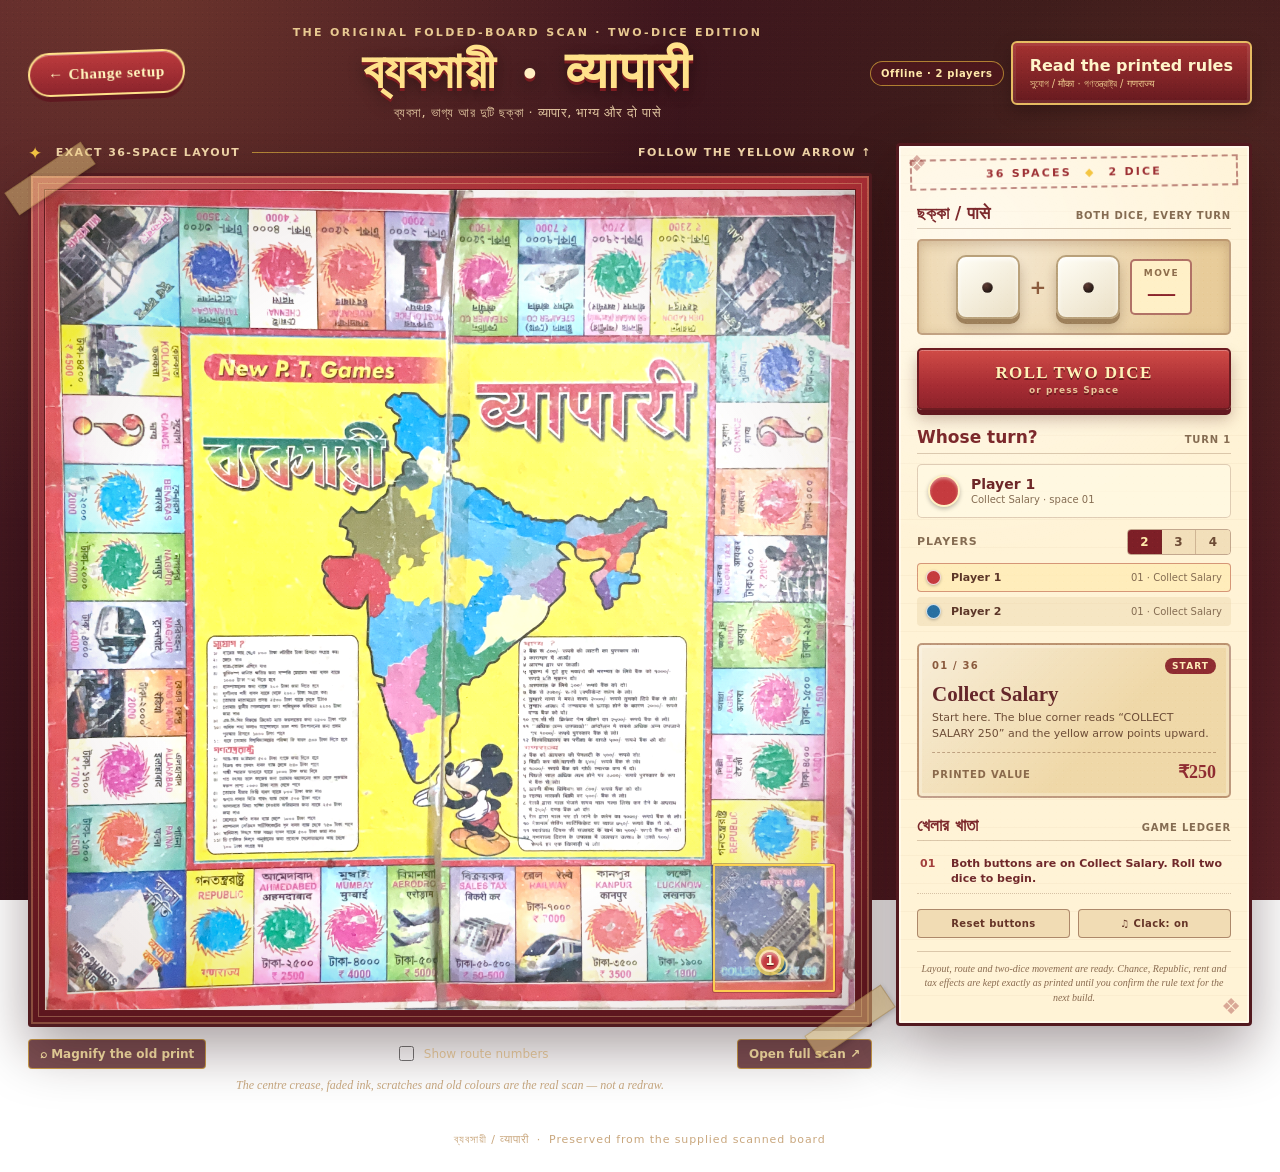
==== board.html @ be51e120 "Add setup landing page and fix GitHub Pages static entry Co-authored-by: arena-agent <297053741+aren" ====
<!doctype html>
<html lang="en" data-page="board">
<head>
  <meta charset="utf-8">
  <meta name="viewport" content="width=device-width, initial-scale=1">
  <meta name="theme-color" content="#7f1d25">
  <meta name="description" content="Play on the faithful two-dice recreation of the original Vyapari / ব্যবসায়ী board.">
  <title>ব্যবসায়ী · व्यापारी — Board</title>
  <link rel="stylesheet" href="style.css?v=2">
  <link rel="preload" as="image" href="assets/vyapari-board.jpg">
</head>
<body class="board-page">
  <div class="page-grain" aria-hidden="true"></div>

  <header class="masthead board-masthead">
    <a class="maker-ribbon maker-link" href="index.html">← Change setup</a>
    <div class="masthead-title">
      <p class="kicker">The original folded-board scan · two-dice edition</p>
      <h1>
        <span lang="bn">ব্যবসায়ী</span>
        <span class="title-dot" aria-hidden="true">•</span>
        <span lang="hi">व्यापारी</span>
      </h1>
      <p class="subtitle">ব্যবসা, ভাগ্য আর দুটি ছক্কা · व्यापार, भाग्य और दो पासे</p>
    </div>
    <div class="masthead-actions">
      <span class="setup-status" id="setupStatus">Offline · 2 players</span>
      <button class="invite-button" id="inviteButton" type="button" hidden>Copy invite link</button>
      <button class="rules-button" id="rulesButton" type="button">
        <span>Read the printed rules</span>
        <small>সুযোগ / मौका · গণতন্ত্রাষ্ট্র / गणराज्य</small>
      </button>
    </div>
  </header>

  <div class="online-banner" id="onlineBanner" role="status" hidden>
    <strong>Online room ready.</strong>
    <span id="onlineBannerText">Share the invite link. Live cross-device play is the next build; this board is in room-preview mode.</span>
  </div>

  <main class="cabinet">
    <section class="board-column" aria-label="Original Vyapari board">
      <div class="board-caption">
        <span class="caption-mark">✦</span>
        <span>Exact 36-space layout</span>
        <span class="caption-rule" aria-hidden="true"></span>
        <span>Follow the yellow arrow ↑</span>
      </div>

      <div class="board-frame">
        <span class="tape tape-tl" aria-hidden="true"></span>
        <span class="tape tape-br" aria-hidden="true"></span>
        <div class="board" id="board">
          <img class="board-art" src="assets/vyapari-board.jpg" alt="The original scanned Vyapari board, with a map of India, bilingual city squares, rule panels, Mickey Mouse, four illustrated corners and a worn red border.">
          <div class="board-vignette" aria-hidden="true"></div>
          <div class="square-layer" id="squareLayer" aria-label="Board spaces"></div>
          <div class="token-layer" id="tokenLayer" aria-hidden="true"></div>
          <div class="board-tooltip" id="boardTooltip" role="tooltip"></div>
        </div>
      </div>

      <div class="board-tools">
        <button type="button" id="zoomButton" class="tool-button">⌕ Magnify the old print</button>
        <label class="switch-label">
          <input type="checkbox" id="routeToggle">
          <span>Show route numbers</span>
        </label>
        <a href="assets/vyapari-board.jpg" target="_blank" rel="noopener">Open full scan ↗</a>
      </div>
      <p class="board-note">The centre crease, faded ink, scratches and old colours are the real scan — not a redraw.</p>
    </section>

    <aside class="control-panel" aria-label="Dice and game controls">
      <div class="panel-stamp">36 SPACES <span>◆</span> 2 DICE</div>
      <div class="online-note" id="onlineNote" hidden>
        <strong>Room preview</strong>
        <span>Share the invite link from the top bar. Real-time cross-device sync will be connected in the next pass.</span>
      </div>

      <section class="dice-section" aria-labelledby="diceHeading">
        <div class="section-heading">
          <h2 id="diceHeading">ছক্কা / पासे</h2>
          <span>Both dice, every turn</span>
        </div>
        <div class="dice-tray">
          <div class="die" id="dieOne" aria-label="Die one, showing 1"></div>
          <span class="dice-plus" aria-hidden="true">+</span>
          <div class="die" id="dieTwo" aria-label="Die two, showing 1"></div>
          <div class="dice-total" aria-live="polite">
            <small>MOVE</small>
            <strong id="diceTotal">—</strong>
          </div>
        </div>
        <button class="roll-button" id="rollButton" type="button">
          <span>ROLL TWO DICE</span>
          <small>or press Space</small>
        </button>
      </section>

      <section class="turn-section" aria-labelledby="turnHeading">
        <div class="section-heading compact">
          <h2 id="turnHeading">Whose turn?</h2>
          <span id="turnCounter">Turn 1</span>
        </div>
        <div class="current-player">
          <span class="current-swatch" id="currentSwatch"></span>
          <div>
            <strong id="currentPlayerName">Player 1</strong>
            <small id="currentPlayerPosition">Collect Salary · space 01</small>
          </div>
        </div>
        <div class="player-count">
          <span>Players</span>
          <div class="segmented" role="group" aria-label="Number of players">
            <button type="button" data-count="2" class="active">2</button>
            <button type="button" data-count="3">3</button>
            <button type="button" data-count="4">4</button>
          </div>
        </div>
        <div class="player-list" id="playerList"></div>
      </section>

      <section class="square-card" id="squareCard" aria-live="polite">
        <div class="square-card-top">
          <span class="square-index" id="squareIndex">01 / 36</span>
          <span class="square-kind" id="squareKind">START</span>
        </div>
        <h2 id="squareName">Collect Salary</h2>
        <p id="squareNote">Start here and follow the yellow arrow up the right edge.</p>
        <div class="square-price">
          <span>Printed value</span>
          <strong id="squarePrice">₹250</strong>
        </div>
      </section>

      <section class="log-section" aria-labelledby="logHeading">
        <div class="section-heading compact">
          <h2 id="logHeading">খেলার খাতা</h2>
          <span>Game ledger</span>
        </div>
        <ol class="game-log" id="gameLog"></ol>
      </section>

      <div class="panel-actions">
        <button type="button" id="resetButton" class="secondary-button">Reset buttons</button>
        <button type="button" id="soundButton" class="secondary-button" aria-pressed="true">♫ Clack: on</button>
      </div>
      <p class="prototype-note">Layout, route and two-dice movement are ready. Chance, Republic, rent and tax effects are kept exactly as printed until you confirm the rule text for the next build.</p>
    </aside>
  </main>

  <footer class="site-footer">
    <span>ব্যবসায়ী / व्यापारी</span>
    <span aria-hidden="true">·</span>
    <span>Preserved from the supplied scanned board</span>
  </footer>

  <dialog class="rules-dialog" id="rulesDialog" aria-labelledby="rulesTitle">
    <div class="dialog-head">
      <div>
        <p class="kicker">As printed on the board</p>
        <h2 id="rulesTitle">সুযোগ? &nbsp;·&nbsp; मौका? &nbsp;·&nbsp; গণতন্ত্রাষ্ট্র &nbsp;·&nbsp; गणराज्य</h2>
      </div>
      <button type="button" class="dialog-close" data-close="rulesDialog" aria-label="Close rules">×</button>
    </div>
    <p class="dialog-intro">The left panel is in Bengali and the right panel in Hindi. Both are enlarged from the supplied scan; fold marks and fading have been left visible.</p>
    <div class="rules-pages">
      <figure>
        <img src="assets/rules-left.jpg" alt="Bengali-language Chance and Republic rule panel from the original board">
        <figcaption>বাংলা নিয়ম · Bengali panel</figcaption>
      </figure>
      <figure>
        <img src="assets/rules-right.jpg" alt="Hindi-language Chance and Republic rule panel from the original board">
        <figcaption>हिन्दी नियम · Hindi panel</figcaption>
      </figure>
    </div>
  </dialog>

  <dialog class="zoom-dialog" id="zoomDialog" aria-labelledby="zoomTitle">
    <div class="zoom-toolbar">
      <h2 id="zoomTitle">The original print, up close</h2>
      <div class="zoom-controls">
        <button type="button" id="zoomOut" aria-label="Zoom out">−</button>
        <output id="zoomLevel">180%</output>
        <button type="button" id="zoomIn" aria-label="Zoom in">+</button>
      </div>
      <button type="button" class="dialog-close" data-close="zoomDialog" aria-label="Close magnified board">×</button>
    </div>
    <div class="zoom-viewport" id="zoomViewport">
      <img id="zoomImage" src="assets/vyapari-board.jpg" alt="Magnified view of the original scanned Vyapari board">
    </div>
  </dialog>

  <script src="game.js?v=2"></script>
</body>
</html>
---- style.css ----
/* Vyapari — old printed-board cabinet */
:root {
  --maroon: #7d1f27;
  --maroon-dark: #491219;
  --red: #b7353c;
  --red-bright: #d94a48;
  --gold: #f4c542;
  --gold-soft: #ffe28a;
  --mustard: #f5d34a;
  --cream: #f6e8c8;
  --paper: #fff3d6;
  --ink: #3a2118;
  --muted: #856c52;
  --teal: #226b68;
  --shadow: 0 22px 55px rgba(28, 5, 8, .38);
  --display: Georgia, "Times New Roman", "Noto Serif", serif;
  --ui: "Trebuchet MS", "Segoe UI", system-ui, sans-serif;
  --indic: "Noto Sans Devanagari", "Noto Sans Bengali", "Nirmala UI", "Mangal", "Vrinda", system-ui, sans-serif;
}

* { box-sizing: border-box; }

html { scroll-behavior: smooth; }

body {
  margin: 0;
  min-height: 100vh;
  color: var(--ink);
  font-family: var(--ui);
  background:
    radial-gradient(circle at 12% 0%, rgba(233, 150, 72, .18), transparent 34rem),
    radial-gradient(circle at 88% 16%, rgba(246, 205, 92, .10), transparent 30rem),
    linear-gradient(135deg, #532029 0%, #321017 48%, #5b2227 100%);
  background-attachment: fixed;
}

body::before {
  content: "";
  position: fixed;
  inset: 0;
  pointer-events: none;
  opacity: .22;
  background-image:
    repeating-linear-gradient(0deg, transparent 0 5px, rgba(255, 236, 181, .035) 5px 6px),
    repeating-linear-gradient(90deg, transparent 0 7px, rgba(255, 236, 181, .025) 7px 8px);
}

.page-grain {
  position: fixed;
  inset: 0;
  z-index: 100;
  pointer-events: none;
  opacity: .13;
  mix-blend-mode: overlay;
  background-image:
    radial-gradient(rgba(255, 255, 255, .55) .55px, transparent .75px),
    radial-gradient(rgba(0, 0, 0, .55) .55px, transparent .75px);
  background-size: 5px 5px, 7px 7px;
  background-position: 0 0, 3px 4px;
}

button, input { font: inherit; }

button { cursor: pointer; }

button:focus-visible, a:focus-visible, input:focus-visible, .square:focus-visible {
  outline: 3px solid var(--gold);
  outline-offset: 3px;
}

a { color: inherit; }

/* Masthead */
.masthead {
  max-width: 1440px;
  margin: 0 auto;
  padding: 26px 28px 18px;
  display: grid;
  grid-template-columns: auto 1fr auto;
  align-items: center;
  gap: 22px;
  color: var(--cream);
}

.maker-ribbon {
  padding: 11px 18px;
  border: 2px solid var(--gold-soft);
  border-radius: 999px;
  background: linear-gradient(180deg, #bd3b3d, #8c242c);
  box-shadow: inset 0 1px 0 rgba(255,255,255,.35), 0 5px 0 #5e1820;
  color: #fff4bd;
  font-family: var(--display);
  font-size: clamp(13px, 1.2vw, 17px);
  font-weight: 800;
  letter-spacing: .04em;
  white-space: nowrap;
  transform: rotate(-2deg);
}

.masthead-title { text-align: center; }

.kicker {
  margin: 0 0 5px;
  color: #e8c991;
  font-size: 11px;
  font-weight: 800;
  letter-spacing: .21em;
  text-transform: uppercase;
}

.masthead h1 {
  margin: 0;
  color: var(--gold-soft);
  font-family: var(--indic);
  font-size: clamp(30px, 4vw, 58px);
  font-weight: 800;
  line-height: 1.05;
  letter-spacing: .02em;
  text-shadow: 0 3px 0 #7d1d22, 0 6px 16px rgba(0,0,0,.4);
}

.masthead h1 .title-dot {
  margin: 0 .18em;
  color: #ffefc2;
  font-size: .6em;
  vertical-align: middle;
}

.subtitle {
  margin: 7px 0 0;
  color: #f1d7ad;
  font-family: var(--indic);
  font-size: 13px;
  letter-spacing: .03em;
  opacity: .9;
}

.rules-button {
  min-width: 210px;
  padding: 13px 17px;
  border: 2px solid #e6bb62;
  border-radius: 6px;
  color: #fff5ca;
  background: linear-gradient(180deg, rgba(170, 50, 50, .95), rgba(103, 25, 31, .95));
  box-shadow: inset 0 0 0 3px rgba(255,255,255,.07), 0 7px 18px rgba(0,0,0,.25);
  font-weight: 800;
  text-align: left;
  transition: transform .2s ease, filter .2s ease;
}

.rules-button:hover { transform: translateY(-2px); filter: brightness(1.12); }
.rules-button span, .rules-button small { display: block; }
.rules-button small {
  margin-top: 3px;
  color: #ecc98d;
  font-family: var(--indic);
  font-size: 10px;
  font-weight: 500;
}

/* Cabinet */
.cabinet {
  max-width: 1440px;
  margin: 0 auto;
  padding: 4px 28px 32px;
  display: grid;
  grid-template-columns: minmax(0, 1fr) 356px;
  align-items: start;
  gap: 24px;
}

.board-column { min-width: 0; }

.board-caption {
  max-width: 900px;
  margin: 0 auto 10px;
  display: flex;
  align-items: center;
  gap: 12px;
  color: #f2d6a8;
  font-size: 11px;
  font-weight: 800;
  letter-spacing: .13em;
  text-transform: uppercase;
}

.caption-mark { color: var(--gold); font-size: 17px; }
.caption-rule { height: 1px; flex: 1; background: linear-gradient(90deg, rgba(244,197,66,.6), transparent); }

.board-frame {
  position: relative;
  max-width: 900px;
  margin: 0 auto;
  padding: 13px;
  border: 3px solid #511b20;
  border-radius: 3px;
  background:
    linear-gradient(135deg, rgba(255,255,255,.14), transparent 35%),
    linear-gradient(180deg, #a92e35, #771c25 65%, #5c161e);
  box-shadow: var(--shadow), inset 0 0 0 2px rgba(255, 221, 144, .28);
}

.board-frame::before {
  content: "";
  position: absolute;
  inset: 7px;
  border: 1px solid rgba(255, 226, 156, .3);
  pointer-events: none;
}

.tape {
  position: absolute;
  z-index: 8;
  width: 92px;
  height: 27px;
  border: 1px solid rgba(108, 71, 22, .25);
  background: rgba(236, 205, 133, .48);
  box-shadow: 0 2px 5px rgba(0,0,0,.18);
  pointer-events: none;
  backdrop-filter: blur(.5px);
}

.tape-tl { top: -11px; left: -27px; transform: rotate(-34deg); }
.tape-br { right: -27px; bottom: -11px; transform: rotate(-34deg); }

.board {
  position: relative;
  width: 100%;
  aspect-ratio: 2672 / 2705;
  overflow: hidden;
  background: #b83b3f;
  border: 1px solid rgba(50, 12, 15, .65);
  isolation: isolate;
}

.board-art {
  position: absolute;
  z-index: 1;
  inset: 0;
  width: 100%;
  height: 100%;
  display: block;
  object-fit: fill;
  filter: saturate(1.06) contrast(1.02);
  user-select: none;
  -webkit-user-drag: none;
}

.board-vignette {
  position: absolute;
  z-index: 2;
  inset: 0;
  pointer-events: none;
  background:
    radial-gradient(ellipse at center, transparent 54%, rgba(84, 28, 13, .11) 88%, rgba(48, 10, 8, .22) 100%),
    linear-gradient(90deg, rgba(255,255,255,.025), transparent 20%, transparent 80%, rgba(255,255,255,.025));
  mix-blend-mode: multiply;
}

.square-layer, .token-layer {
  position: absolute;
  inset: 0;
  z-index: 3;
}

.token-layer { z-index: 4; pointer-events: none; }

.square {
  position: absolute;
  margin: 0;
  padding: 0;
  border: 1px solid transparent;
  border-radius: 2px;
  appearance: none;
  background: transparent;
  color: inherit;
  font: inherit;
  cursor: help;
  pointer-events: auto;
  transition: background-color .15s ease, border-color .15s ease, box-shadow .15s ease;
}

.square:hover, .square:focus-visible {
  border-color: rgba(255, 225, 100, .9);
  background: rgba(255, 221, 84, .16);
  box-shadow: inset 0 0 0 1px rgba(93, 42, 10, .25);
}

.square.active {
  border: 2px solid rgba(255, 211, 78, .95);
  background: rgba(255, 221, 84, .09);
  box-shadow: inset 0 0 16px rgba(255, 209, 62, .22), 0 0 0 1px rgba(92, 33, 15, .35);
}

.square.selected:not(.active) {
  border-color: rgba(255, 255, 255, .8);
  background: rgba(255, 255, 255, .09);
}

.square .num {
  position: absolute;
  top: 3px;
  left: 3px;
  display: none;
  min-width: 20px;
  padding: 1px 3px;
  border-radius: 3px;
  background: rgba(57, 20, 19, .88);
  color: var(--gold-soft);
  font-size: clamp(8px, .8vw, 11px);
  font-weight: 900;
  line-height: 1.3;
  text-align: center;
}

.board.show-route .square .num { display: block; }

.board-tooltip {
  position: absolute;
  z-index: 10;
  max-width: min(260px, 60%);
  padding: 7px 10px;
  border: 1px solid #e2b75a;
  border-radius: 4px;
  background: rgba(62, 20, 22, .95);
  color: #fff1c6;
  box-shadow: 0 8px 18px rgba(0,0,0,.35);
  font-size: 12px;
  font-weight: 700;
  line-height: 1.35;
  text-align: center;
  opacity: 0;
  pointer-events: none;
  transform: translate(-50%, calc(-100% - 10px));
  transition: opacity .12s ease;
}

.board-tooltip.visible { opacity: 1; }
.board-tooltip strong { display: block; }
.board-tooltip small { display: block; margin-top: 2px; color: #e6c37d; font-size: 10px; font-weight: 500; }

.token {
  position: absolute;
  display: grid;
  place-items: center;
  width: clamp(14px, 2.5%, 26px);
  aspect-ratio: 1;
  border: 2px solid rgba(255, 241, 191, .92);
  border-radius: 50%;
  color: #fff8dc;
  background: var(--token-color, #b7353c);
  box-shadow:
    inset 0 2px 3px rgba(255,255,255,.42),
    inset 0 -3px 5px rgba(0,0,0,.3),
    0 3px 6px rgba(0,0,0,.42);
  font-size: clamp(8px, 1vw, 12px);
  font-weight: 900;
  line-height: 1;
  text-shadow: 0 1px 1px rgba(0,0,0,.6);
  transform: translate(-50%, -50%);
  transition: left .16s linear, top .16s linear, transform .2s ease;
}

.token.active {
  z-index: 3;
  transform: translate(-50%, -50%) scale(1.12);
  box-shadow:
    inset 0 2px 3px rgba(255,255,255,.5),
    0 0 0 3px rgba(255, 219, 91, .72),
    0 4px 9px rgba(0,0,0,.45);
}

.board-tools {
  max-width: 900px;
  margin: 12px auto 0;
  display: flex;
  align-items: center;
  justify-content: space-between;
  flex-wrap: wrap;
  gap: 10px 16px;
  color: #f0d4a4;
  font-size: 12px;
}

.tool-button, .board-tools a {
  padding: 7px 11px;
  border: 1px solid rgba(244, 197, 66, .65);
  border-radius: 4px;
  color: #ffe9aa;
  background: rgba(83, 24, 29, .76);
  font-size: 12px;
  font-weight: 800;
  text-decoration: none;
}

.tool-button:hover, .board-tools a:hover { background: rgba(158, 48, 48, .85); }

.switch-label { display: inline-flex; align-items: center; gap: 7px; cursor: pointer; }
.switch-label input { width: 15px; height: 15px; accent-color: var(--gold); }

.board-note {
  max-width: 900px;
  margin: 9px auto 0;
  color: #c9a980;
  font-family: var(--display);
  font-size: 12px;
  font-style: italic;
  text-align: center;
}

/* Control panel */
.control-panel {
  position: sticky;
  top: 16px;
  padding: 18px;
  border: 3px solid #52191f;
  border-radius: 4px;
  background:
    radial-gradient(circle at 20% 10%, rgba(255,255,255,.55), transparent 20rem),
    repeating-linear-gradient(0deg, transparent 0 27px, rgba(128, 75, 35, .035) 27px 28px),
    var(--paper);
  box-shadow: var(--shadow), inset 0 0 0 2px rgba(255,255,255,.45);
}

.control-panel::before,
.control-panel::after {
  content: "❖";
  position: absolute;
  color: rgba(154, 48, 48, .38);
  font-size: 22px;
}

.control-panel::before { top: 5px; left: 8px; }
.control-panel::after { right: 8px; bottom: 4px; }

.panel-stamp {
  margin: -7px -7px 15px;
  padding: 7px 10px;
  border: 2px dashed rgba(140, 50, 48, .55);
  color: #9d3034;
  font-size: 11px;
  font-weight: 900;
  letter-spacing: .2em;
  text-align: center;
  transform: rotate(-1deg);
}

.panel-stamp span { margin: 0 7px; color: var(--gold); }

.section-heading {
  margin-bottom: 10px;
  display: flex;
  align-items: baseline;
  justify-content: space-between;
  gap: 8px;
  border-bottom: 1px solid rgba(112, 67, 37, .25);
  padding-bottom: 5px;
}

.section-heading h2 {
  margin: 0;
  color: #7c292c;
  font-family: var(--indic);
  font-size: 17px;
  line-height: 1.2;
}

.section-heading span { color: var(--muted); font-size: 10px; font-weight: 800; letter-spacing: .08em; text-transform: uppercase; }
.section-heading.compact { margin-top: 17px; }

.dice-tray {
  padding: 14px 10px;
  display: flex;
  align-items: center;
  justify-content: center;
  gap: 10px;
  border: 2px solid rgba(110, 55, 34, .35);
  border-radius: 5px;
  background:
    radial-gradient(circle at 30% 20%, rgba(255,255,255,.5), transparent 12rem),
    #e8cc9a;
  box-shadow: inset 0 3px 12px rgba(89, 48, 22, .22);
}

.die {
  width: 64px;
  height: 64px;
  flex: 0 0 64px;
  padding: 8px;
  display: grid;
  grid-template-columns: repeat(3, 1fr);
  grid-template-rows: repeat(3, 1fr);
  gap: 3px;
  border: 2px solid #b9a17a;
  border-radius: 10px;
  background: linear-gradient(145deg, #fffef6, #eadfc5);
  box-shadow: inset 0 2px 5px rgba(255,255,255,.9), 0 5px 0 #9d805b, 0 8px 12px rgba(58, 25, 10, .24);
}

.die.rolling { animation: dice-shake .14s infinite linear; }

.pip {
  width: 100%;
  aspect-ratio: 1;
  border-radius: 50%;
  align-self: center;
  justify-self: center;
  transform: scale(.82);
}

.pip.on {
  background: radial-gradient(circle at 35% 30%, #5e3b32, #241915 70%);
  box-shadow: inset 0 1px 1px rgba(255,255,255,.25);
}

@keyframes dice-shake {
  0% { transform: translate(0, 0) rotate(-3deg); }
  25% { transform: translate(2px, -2px) rotate(4deg); }
  50% { transform: translate(-2px, 1px) rotate(-4deg); }
  75% { transform: translate(1px, 2px) rotate(3deg); }
  100% { transform: translate(0, 0) rotate(-2deg); }
}

.dice-plus { color: #8b5b3d; font-size: 20px; font-weight: 900; }

.dice-total {
  min-width: 62px;
  padding: 7px 5px;
  border: 2px solid rgba(125, 31, 39, .6);
  border-radius: 5px;
  background: #fff0c7;
  text-align: center;
}

.dice-total small { display: block; color: #8d6d4c; font-size: 9px; font-weight: 900; letter-spacing: .16em; }
.dice-total strong { display: block; color: #8b242b; font-family: var(--display); font-size: 27px; line-height: 1.05; }

.roll-button {
  width: 100%;
  margin-top: 13px;
  padding: 13px 12px;
  border: 2px solid #6d1c21;
  border-radius: 5px;
  color: #fff2b8;
  background: linear-gradient(180deg, #d04b46, #a72d34 60%, #8d222a);
  box-shadow: inset 0 1px 0 rgba(255,255,255,.3), 0 5px 0 #611820, 0 9px 15px rgba(71, 22, 17, .28);
  font-family: var(--display);
  font-size: 17px;
  font-weight: 900;
  letter-spacing: .08em;
  text-shadow: 0 2px 0 rgba(71, 17, 19, .7);
  transition: transform .12s ease, box-shadow .12s ease, filter .12s ease;
}

.roll-button:hover:not(:disabled) { filter: brightness(1.08); transform: translateY(-1px); }
.roll-button:active:not(:disabled) { transform: translateY(4px); box-shadow: inset 0 1px 0 rgba(255,255,255,.2), 0 1px 0 #611820; }
.roll-button:disabled { cursor: wait; filter: grayscale(.35) brightness(.9); }
.roll-button span, .roll-button small { display: block; }
.roll-button small { margin-top: 2px; font-family: var(--ui); font-size: 9px; font-weight: 700; letter-spacing: .12em; opacity: .78; }

.current-player {
  padding: 10px;
  display: flex;
  align-items: center;
  gap: 11px;
  border: 1px solid rgba(122, 64, 38, .24);
  border-radius: 5px;
  background: rgba(255, 250, 228, .72);
}

.current-swatch {
  width: 32px;
  height: 32px;
  flex: 0 0 32px;
  border: 2px solid #fff2c4;
  border-radius: 50%;
  background: var(--current-color, #b7353c);
  box-shadow: inset 0 2px 3px rgba(255,255,255,.4), 0 2px 4px rgba(0,0,0,.25);
}

.current-player strong { display: block; color: #6d2728; font-size: 14px; }
.current-player small { display: block; margin-top: 2px; color: var(--muted); font-size: 10px; }

.player-count {
  margin: 11px 0 8px;
  display: flex;
  align-items: center;
  justify-content: space-between;
  color: var(--muted);
  font-size: 11px;
  font-weight: 800;
  letter-spacing: .08em;
  text-transform: uppercase;
}

.segmented { display: inline-flex; border: 1px solid rgba(105, 54, 34, .4); border-radius: 4px; overflow: hidden; }
.segmented button {
  width: 34px;
  padding: 5px 0;
  border: 0;
  border-right: 1px solid rgba(105, 54, 34, .25);
  background: #f2dfba;
  color: #6d4b35;
  font-size: 12px;
  font-weight: 900;
}
.segmented button:last-child { border-right: 0; }
.segmented button.active { background: var(--maroon); color: #ffebad; }

.player-list { display: grid; gap: 5px; }
.player-card {
  padding: 6px 8px;
  display: grid;
  grid-template-columns: 17px 1fr auto;
  align-items: center;
  gap: 8px;
  border: 1px solid transparent;
  border-radius: 4px;
  background: rgba(228, 202, 159, .35);
  font-size: 11px;
}
.player-card.active { border-color: rgba(173, 65, 53, .5); background: rgba(255, 235, 180, .8); }
.player-card .swatch { width: 15px; height: 15px; border: 1px solid rgba(255,255,255,.8); border-radius: 50%; background: var(--player-color); box-shadow: 0 1px 3px rgba(0,0,0,.25); }
.player-card strong { color: #5c3628; }
.player-card .pos { color: var(--muted); font-size: 10px; white-space: nowrap; }

.square-card {
  margin-top: 17px;
  padding: 13px;
  border: 2px solid rgba(117, 52, 34, .42);
  border-radius: 5px;
  background:
    linear-gradient(135deg, rgba(255,255,255,.55), transparent 60%),
    #efd8a8;
  box-shadow: inset 0 0 0 3px rgba(255,255,255,.22);
}

.square-card-top { display: flex; align-items: center; justify-content: space-between; gap: 8px; }
.square-index { color: #8a5a3d; font-size: 10px; font-weight: 900; letter-spacing: .12em; }
.square-kind {
  padding: 3px 7px;
  border-radius: 999px;
  background: #8f2c31;
  color: #ffedb9;
  font-size: 9px;
  font-weight: 900;
  letter-spacing: .12em;
}
.square-card h2 { margin: 9px 0 4px; color: #65272a; font-family: var(--display); font-size: 21px; line-height: 1.1; }
.square-card p { margin: 0; color: #6d4d37; font-size: 11px; line-height: 1.45; }
.square-price {
  margin-top: 10px;
  padding-top: 8px;
  display: flex;
  align-items: baseline;
  justify-content: space-between;
  border-top: 1px dashed rgba(112, 67, 37, .4);
  color: #8a6a4c;
  font-size: 10px;
  font-weight: 800;
  letter-spacing: .08em;
  text-transform: uppercase;
}
.square-price strong { color: #8f2c31; font-family: var(--display); font-size: 18px; letter-spacing: 0; text-transform: none; }

.game-log {
  max-height: 156px;
  margin: 0;
  padding: 0;
  overflow-y: auto;
  list-style: none;
  scrollbar-color: #a66d4d #ecd9b2;
  scrollbar-width: thin;
}

.game-log li {
  padding: 6px 3px;
  display: grid;
  grid-template-columns: 24px 1fr;
  gap: 7px;
  border-bottom: 1px dotted rgba(112, 67, 37, .28);
  color: #614631;
  font-size: 11px;
  line-height: 1.35;
}
.game-log li span { color: #a23e3c; font-weight: 900; }
.game-log li p { margin: 0; }
.game-log li:first-child { color: #70292b; font-weight: 700; }

.panel-actions { margin-top: 15px; display: grid; grid-template-columns: 1fr 1fr; gap: 8px; }
.secondary-button {
  padding: 8px 6px;
  border: 1px solid rgba(107, 54, 35, .5);
  border-radius: 4px;
  color: #653427;
  background: #f1dcb4;
  font-size: 10px;
  font-weight: 900;
  letter-spacing: .04em;
}
.secondary-button:hover { background: #fff0c8; }
.secondary-button[aria-pressed="false"] { opacity: .62; }

.prototype-note {
  margin: 13px 0 0;
  padding-top: 10px;
  border-top: 1px solid rgba(112, 67, 37, .25);
  color: #8a6b50;
  font-family: var(--display);
  font-size: 10px;
  font-style: italic;
  line-height: 1.45;
  text-align: center;
}

.site-footer {
  padding: 8px 20px 26px;
  display: flex;
  justify-content: center;
  gap: 8px;
  color: #c9a77e;
  font-family: var(--indic);
  font-size: 11px;
  letter-spacing: .08em;
}

/* Dialogs */
dialog {
  padding: 0;
  border: 3px solid #5d1c22;
  border-radius: 7px;
  color: var(--ink);
  background: var(--paper);
  box-shadow: 0 30px 80px rgba(0,0,0,.55);
}

dialog::backdrop { background: rgba(30, 8, 10, .76); backdrop-filter: blur(3px); }
.rules-dialog { width: min(1050px, 94vw); max-height: 92vh; }
.rules-dialog[open], .zoom-dialog[open] { display: flex; flex-direction: column; }

.dialog-head, .zoom-toolbar {
  padding: 14px 18px;
  display: flex;
  align-items: center;
  justify-content: space-between;
  gap: 14px;
  border-bottom: 2px solid rgba(122, 52, 38, .28);
  background: linear-gradient(180deg, #fff4d8, #ecd2a5);
}

.dialog-head .kicker { color: #9c623e; }
.dialog-head h2 { margin: 0; color: #79292c; font-family: var(--indic); font-size: clamp(16px, 2.2vw, 25px); }

.dialog-close {
  width: 36px;
  height: 36px;
  flex: 0 0 36px;
  border: 2px solid #8c3434;
  border-radius: 50%;
  color: #fff0c6;
  background: #a6383b;
  font-size: 23px;
  line-height: 1;
}
.dialog-close:hover { background: #c14a48; }

.dialog-intro { margin: 0; padding: 10px 18px; color: #76573e; font-size: 12px; line-height: 1.45; }

.rules-pages {
  padding: 0 18px 18px;
  display: grid;
  grid-template-columns: 1fr 1fr;
  gap: 16px;
  overflow: auto;
}

.rules-pages figure { margin: 0; min-width: 0; }
.rules-pages img { width: 100%; display: block; border: 2px solid rgba(97, 53, 33, .45); background: white; }
.rules-pages figcaption { padding-top: 6px; color: #875e3e; font-family: var(--indic); font-size: 11px; font-weight: 700; text-align: center; }

.zoom-dialog { width: min(1200px, 96vw); height: min(920px, 94vh); max-height: 94vh; }
.zoom-toolbar h2 { margin: 0 auto 0 0; color: #79292c; font-family: var(--display); font-size: 18px; }

.zoom-controls {
  display: flex;
  align-items: center;
  gap: 5px;
  padding: 3px;
  border: 1px solid rgba(107, 54, 35, .45);
  border-radius: 5px;
  background: #fff0cd;
}
.zoom-controls button {
  width: 30px;
  height: 28px;
  border: 1px solid rgba(107, 54, 35, .35);
  border-radius: 3px;
  color: #742e2d;
  background: #f3dcb1;
  font-size: 19px;
  font-weight: 900;
}
.zoom-controls output { min-width: 52px; color: #6b4932; font-size: 11px; font-weight: 900; text-align: center; }
.zoom-controls button:disabled { opacity: .42; cursor: not-allowed; }

.zoom-viewport {
  flex: 1;
  overflow: auto;
  padding: 18px;
  background:
    repeating-linear-gradient(45deg, rgba(100, 50, 30, .04) 0 8px, transparent 8px 16px),
    #d5b98c;
  scrollbar-color: #8d3c37 #d5b98c;
}
.zoom-viewport img {
  display: block;
  max-width: none;
  margin: 0 auto;
  border: 2px solid rgba(75, 30, 20, .5);
  box-shadow: 0 12px 30px rgba(50, 20, 10, .35);
}

/* Responsive */
@media (max-width: 1120px) {
  .cabinet { grid-template-columns: 1fr; }
  .control-panel { position: static; max-width: 900px; width: 100%; margin: 8px auto 0; }
  .control-panel section, .control-panel .panel-actions, .control-panel .prototype-note { max-width: 700px; margin-left: auto; margin-right: auto; }
  .player-list { grid-template-columns: repeat(2, minmax(0, 1fr)); }
  .panel-actions { max-width: 360px; }
}

@media (max-width: 760px) {
  .masthead { grid-template-columns: 1fr; justify-items: center; gap: 12px; padding: 18px 16px 12px; }
  .maker-ribbon { transform: none; }
  .rules-button { text-align: center; }
  .cabinet { padding: 4px 14px 24px; }
  .board-caption { font-size: 9px; gap: 7px; }
  .board-frame { padding: 8px; }
  .tape { display: none; }
  .board-tools { justify-content: center; }
  .control-panel { padding: 15px; }
  .rules-dialog { width: 96vw; }
  .rules-pages { grid-template-columns: 1fr; }
  .zoom-toolbar { flex-wrap: wrap; }
  .zoom-toolbar h2 { width: 100%; }
}

@media (max-width: 430px) {
  .masthead h1 { font-size: 31px; }
  .subtitle { font-size: 11px; }
  .dice-tray { gap: 6px; padding: 11px 6px; }
  .die { width: 54px; height: 54px; flex-basis: 54px; padding: 6px; }
  .dice-total { min-width: 52px; }
  .player-list { grid-template-columns: 1fr; }
  .board-caption .caption-rule { display: none; }
  .board-caption { justify-content: center; flex-wrap: wrap; }
}

@media (prefers-reduced-motion: reduce) {
  *, *::before, *::after { scroll-behavior: auto !important; animation-duration: .001ms !important; transition-duration: .001ms !important; }
}

/* Landing page and setup flow */
.landing-page {
  background:
    radial-gradient(circle at 18% 12%, rgba(244, 197, 66, .16), transparent 30rem),
    radial-gradient(circle at 82% 80%, rgba(214, 75, 70, .16), transparent 32rem),
    linear-gradient(135deg, #4b1720 0%, #2e0d14 52%, #582028 100%);
  background-attachment: fixed;
}

.landing-shell {
  max-width: 1280px;
  min-height: 100vh;
  margin: 0 auto;
  padding: 22px 28px 18px;
  display: flex;
  flex-direction: column;
}

.landing-header {
  display: flex;
  align-items: center;
  justify-content: space-between;
  gap: 18px;
  color: var(--cream);
}

.brand-lockup {
  display: flex;
  align-items: center;
  gap: 13px;
  color: inherit;
  text-decoration: none;
}

.brand-ribbon {
  padding: 10px 17px;
  border: 2px solid var(--gold-soft);
  border-radius: 999px;
  color: #fff4bd;
  background: linear-gradient(180deg, #bd3b3d, #8c242c);
  box-shadow: inset 0 1px 0 rgba(255,255,255,.35), 0 5px 0 #5e1820;
  font-family: var(--display);
  font-size: 15px;
  font-weight: 800;
  letter-spacing: .04em;
  white-space: nowrap;
  transform: rotate(-2deg);
}

.brand-sub {
  color: #d7b887;
  font-size: 10px;
  font-weight: 800;
  letter-spacing: .18em;
  text-transform: uppercase;
}

.landing-help {
  padding: 8px 12px;
  border: 1px solid rgba(244, 197, 66, .55);
  border-radius: 4px;
  color: #ffe9aa;
  background: rgba(83, 24, 29, .65);
  font-size: 11px;
  font-weight: 800;
  text-decoration: none;
}

.landing-help:hover { background: rgba(158, 48, 48, .8); }

.landing-grid {
  flex: 1;
  padding: 34px 0 24px;
  display: grid;
  grid-template-columns: minmax(0, 1.05fr) minmax(360px, .95fr);
  align-items: center;
  gap: clamp(24px, 5vw, 64px);
}

.hero-panel { min-width: 0; }

.hero-kicker {
  margin: 0 0 12px;
  color: #e7c184;
  font-family: var(--indic);
  font-size: 12px;
  font-weight: 800;
  letter-spacing: .18em;
  text-transform: uppercase;
}

.hero-panel h1 {
  margin: 0;
  display: flex;
  flex-wrap: wrap;
  align-items: center;
  gap: 0 .18em;
  color: var(--gold-soft);
  font-family: var(--indic);
  font-size: clamp(40px, 5.4vw, 76px);
  font-weight: 800;
  line-height: 1.08;
  letter-spacing: .01em;
  text-shadow: 0 4px 0 #711c22, 0 8px 20px rgba(0,0,0,.42);
}

.hero-dot { color: #fff1bd; font-size: .38em; }

.hero-lead {
  max-width: 570px;
  margin: 18px 0 0;
  color: #eed8b3;
  font-family: var(--display);
  font-size: clamp(15px, 1.5vw, 19px);
  line-height: 1.55;
}

.hero-board-card {
  position: relative;
  width: min(430px, 86%);
  margin: 30px auto 20px;
  padding: 10px;
  border: 3px solid #511b20;
  border-radius: 4px;
  background: linear-gradient(135deg, #b5363b, #701b24);
  box-shadow: 0 22px 45px rgba(20, 3, 6, .48), inset 0 0 0 2px rgba(255, 220, 145, .22);
  transform: rotate(-1.4deg);
}

.hero-board-card img {
  width: 100%;
  display: block;
  border: 1px solid rgba(50, 12, 15, .6);
  filter: saturate(1.05) contrast(1.02);
}

.hero-board-stamp {
  position: absolute;
  top: -15px;
  right: -22px;
  padding: 8px 11px;
  border: 2px solid #7d2028;
  border-radius: 3px;
  color: #7d2028;
  background: var(--gold-soft);
  box-shadow: 0 4px 10px rgba(0,0,0,.3);
  font-size: 9px;
  font-weight: 900;
  letter-spacing: .14em;
  transform: rotate(8deg);
}

.hero-board-caption {
  margin-top: 8px;
  color: #f4d69f;
  font-family: var(--display);
  font-size: 11px;
  font-style: italic;
  text-align: center;
}

.hero-facts {
  margin: 18px 0 0;
  display: flex;
  justify-content: center;
  gap: 10px;
}

.hero-facts div {
  min-width: 92px;
  padding: 9px 12px;
  border: 1px solid rgba(244, 197, 66, .42);
  border-radius: 4px;
  background: rgba(83, 24, 29, .58);
  text-align: center;
}

.hero-facts dt { color: var(--gold-soft); font-family: var(--display); font-size: 22px; font-weight: 900; }
.hero-facts dd { margin: 1px 0 0; color: #dbbd91; font-size: 9px; font-weight: 800; letter-spacing: .13em; text-transform: uppercase; }

.setup-panel {
  position: relative;
  padding: 26px;
  border: 3px solid #52191f;
  border-radius: 7px;
  color: var(--ink);
  background:
    radial-gradient(circle at 18% 8%, rgba(255,255,255,.7), transparent 22rem),
    repeating-linear-gradient(0deg, transparent 0 27px, rgba(128, 75, 35, .035) 27px 28px),
    var(--paper);
  box-shadow: var(--shadow), inset 0 0 0 2px rgba(255,255,255,.5);
}

.setup-panel::before,
.setup-panel::after {
  content: "❖";
  position: absolute;
  color: rgba(154, 48, 48, .38);
  font-size: 22px;
}
.setup-panel::before { top: 5px; left: 9px; }
.setup-panel::after { right: 9px; bottom: 4px; }

.setup-panel-head { text-align: center; }
.setup-panel-head .kicker { color: #9c623e; }
.setup-panel-head h2 {
  margin: 2px 0 5px;
  color: #75272a;
  font-family: var(--display);
  font-size: clamp(27px, 3vw, 36px);
  line-height: 1.1;
}
.setup-panel-head p { margin: 0; color: #806247; font-size: 12px; line-height: 1.45; }

.setup-step { margin: 20px 0 0; padding: 0; border: 0; min-width: 0; }
.setup-step legend {
  width: 100%;
  margin-bottom: 10px;
  display: flex;
  align-items: center;
  gap: 9px;
  color: #795039;
  font-size: 11px;
  font-weight: 900;
  letter-spacing: .12em;
  text-transform: uppercase;
}
.setup-step legend span {
  width: 27px;
  height: 27px;
  display: grid;
  place-items: center;
  border: 2px solid #7d2028;
  border-radius: 50%;
  color: #ffebae;
  background: var(--maroon);
  font-family: var(--display);
  font-size: 12px;
  letter-spacing: 0;
}

.mode-grid { display: grid; grid-template-columns: 1fr 1fr; gap: 10px; }
.mode-grid input, .player-grid input {
  position: absolute;
  width: 1px;
  height: 1px;
  opacity: 0;
  pointer-events: none;
}

.mode-card {
  position: relative;
  display: block;
  padding: 15px 14px 13px;
  border: 2px solid rgba(112, 67, 37, .38);
  border-radius: 6px;
  background: #fff4d6;
  box-shadow: inset 0 0 0 2px rgba(255,255,255,.35);
  cursor: pointer;
  transition: transform .16s ease, border-color .16s ease, box-shadow .16s ease, background-color .16s ease;
}
.mode-card:hover { transform: translateY(-2px); border-color: rgba(167, 45, 52, .7); }
.mode-icon { display: block; color: #9d3034; font-size: 25px; line-height: 1; }
.mode-card strong { display: block; margin-top: 8px; color: #6d2a2c; font-family: var(--display); font-size: 18px; }
.mode-card small { display: block; margin-top: 2px; color: #806247; font-size: 10px; line-height: 1.35; }
.mode-card em {
  display: inline-block;
  margin-top: 10px;
  padding: 3px 7px;
  border-radius: 999px;
  color: #fff0c4;
  background: #8e5a3a;
  font-size: 9px;
  font-style: normal;
  font-weight: 900;
  letter-spacing: .08em;
  text-transform: uppercase;
}
.mode-grid input:checked + .mode-card {
  border-color: #a72d34;
  background: #fff0bd;
  box-shadow: inset 0 0 0 2px rgba(255,255,255,.55), 0 0 0 3px rgba(244, 197, 66, .35);
}
.mode-grid input:checked + .mode-card em { background: #a72d34; }
.mode-grid input:focus-visible + .mode-card, .player-grid input:focus-visible + label { outline: 3px solid var(--gold); outline-offset: 3px; }

.online-room {
  margin-top: 13px;
  padding: 12px;
  border: 1px dashed rgba(135, 63, 43, .6);
  border-radius: 6px;
  background: rgba(255, 239, 195, .7);
}
.online-room[hidden] { display: none; }
.room-code-row { display: flex; align-items: center; justify-content: space-between; gap: 10px; color: #805b3f; font-size: 10px; font-weight: 900; letter-spacing: .1em; text-transform: uppercase; }
.room-code-row code { padding: 4px 8px; border: 1px solid rgba(125, 32, 39, .4); border-radius: 4px; color: #84292e; background: #fff8df; font-size: 13px; letter-spacing: .12em; }
.online-room > label { display: block; margin: 10px 0 5px; color: #805b3f; font-size: 10px; font-weight: 900; letter-spacing: .1em; text-transform: uppercase; }
.invite-row { display: flex; gap: 6px; }
.invite-row input {
  min-width: 0;
  flex: 1;
  padding: 8px 9px;
  border: 1px solid rgba(112, 67, 37, .45);
  border-radius: 4px;
  color: #5f402d;
  background: #fffdf2;
  font-size: 10px;
}
.invite-row button {
  padding: 0 12px;
  border: 1px solid #6d1c21;
  border-radius: 4px;
  color: #fff0bd;
  background: #a6383b;
  font-size: 10px;
  font-weight: 900;
}
.invite-row button:hover { background: #c14a48; }
.online-room p { margin: 8px 0 0; color: #8a6b50; font-size: 10px; line-height: 1.4; }

.player-grid { display: grid; grid-template-columns: repeat(3, 1fr); gap: 8px; }
.player-grid label {
  padding: 11px 5px 9px;
  border: 2px solid rgba(112, 67, 37, .38);
  border-radius: 6px;
  background: #fff4d6;
  text-align: center;
  cursor: pointer;
  transition: transform .16s ease, border-color .16s ease, box-shadow .16s ease;
}
.player-grid label:hover { transform: translateY(-2px); border-color: rgba(167, 45, 52, .7); }
.player-grid label strong { display: block; color: #6d2a2c; font-family: var(--display); font-size: 27px; line-height: 1; }
.player-grid label small { display: block; margin-top: 3px; color: #806247; font-size: 9px; }
.player-grid input:checked + label {
  border-color: #a72d34;
  background: #fff0bd;
  box-shadow: inset 0 0 0 2px rgba(255,255,255,.55), 0 0 0 3px rgba(244, 197, 66, .35);
}

.setup-summary {
  margin: 20px 0 13px;
  padding: 10px 12px;
  display: grid;
  grid-template-columns: 12px 1fr;
  gap: 2px 10px;
  border: 1px solid rgba(125, 32, 39, .35);
  border-radius: 5px;
  background: rgba(240, 217, 170, .65);
}
.summary-dot { grid-row: span 2; width: 10px; height: 10px; align-self: center; border-radius: 50%; background: #2c8a62; box-shadow: 0 0 0 3px rgba(44, 138, 98, .2); }
.landing-page[data-mode="online"] .summary-dot { background: #d39a23; box-shadow: 0 0 0 3px rgba(211, 154, 35, .22); }
.setup-summary strong { color: #6d2a2c; font-size: 12px; }
.setup-summary small { color: #806247; font-size: 10px; }

.start-button {
  width: 100%;
  padding: 15px 12px;
  border: 2px solid #6d1c21;
  border-radius: 5px;
  color: #fff2b8;
  background: linear-gradient(180deg, #d04b46, #a72d34 60%, #8d222a);
  box-shadow: inset 0 1px 0 rgba(255,255,255,.3), 0 5px 0 #611820, 0 9px 18px rgba(71, 22, 17, .3);
  font-family: var(--display);
  font-size: 18px;
  font-weight: 900;
  letter-spacing: .08em;
  text-shadow: 0 2px 0 rgba(71, 17, 19, .7);
  transition: transform .12s ease, box-shadow .12s ease, filter .12s ease;
}
.start-button:hover { filter: brightness(1.08); transform: translateY(-1px); }
.start-button:active { transform: translateY(4px); box-shadow: inset 0 1px 0 rgba(255,255,255,.2), 0 1px 0 #611820; }
.start-button span, .start-button small { display: block; }
.start-button small { margin-top: 2px; font-family: var(--indic); font-size: 11px; font-weight: 700; letter-spacing: .04em; opacity: .86; }

.setup-note { margin: 11px 0 0; color: #8a6b50; font-family: var(--display); font-size: 10px; font-style: italic; line-height: 1.45; text-align: center; }

.landing-footer {
  padding-top: 12px;
  display: flex;
  justify-content: center;
  gap: 8px;
  color: #c9a77e;
  font-family: var(--indic);
  font-size: 10px;
  letter-spacing: .08em;
  text-align: center;
}

/* Board setup indicators */
.maker-link { display: inline-block; color: #fff4bd; text-decoration: none; }
.maker-link:hover { filter: brightness(1.15); }
.masthead-actions { display: flex; align-items: center; justify-content: flex-end; flex-wrap: wrap; gap: 7px; }
.setup-status {
  padding: 6px 10px;
  border: 1px solid rgba(244, 197, 66, .6);
  border-radius: 999px;
  color: #ffe9aa;
  background: rgba(83, 24, 29, .7);
  font-size: 10px;
  font-weight: 900;
  letter-spacing: .06em;
  white-space: nowrap;
}
.invite-button {
  padding: 7px 10px;
  border: 1px solid rgba(244, 197, 66, .65);
  border-radius: 4px;
  color: #ffe9aa;
  background: rgba(83, 24, 29, .76);
  font-size: 10px;
  font-weight: 900;
  white-space: nowrap;
}
.invite-button:hover { background: rgba(158, 48, 48, .85); }
.invite-button[hidden] { display: none; }

.online-banner {
  max-width: 1384px;
  margin: 0 auto 10px;
  padding: 9px 16px;
  display: flex;
  align-items: center;
  justify-content: center;
  gap: 8px;
  border: 1px solid rgba(244, 197, 66, .55);
  border-radius: 5px;
  color: #f6dfae;
  background: rgba(83, 24, 29, .72);
  font-size: 11px;
  line-height: 1.4;
  text-align: center;
}
.online-banner strong { color: var(--gold-soft); }
.online-banner[hidden] { display: none; }

.online-note {
  margin: -4px 0 14px;
  padding: 9px 10px;
  border-left: 3px solid #b8862c;
  border-radius: 3px;
  color: #75543c;
  background: rgba(255, 235, 180, .75);
  font-size: 10px;
  line-height: 1.4;
}
.online-note strong { display: block; color: #8a2e31; font-size: 11px; }
.online-note span { display: block; margin-top: 2px; }
.online-note[hidden] { display: none; }

@media (max-width: 1000px) {
  .landing-grid { grid-template-columns: 1fr; gap: 28px; padding-top: 26px; }
  .hero-panel { text-align: center; }
  .hero-lead { margin-left: auto; margin-right: auto; }
  .hero-board-card { width: min(380px, 82%); }
  .setup-panel { width: 100%; max-width: 620px; margin: 0 auto; }
  .masthead-actions { justify-content: center; }
}

@media (max-width: 620px) {
  .landing-shell { padding: 16px 14px 14px; }
  .landing-header { align-items: flex-start; }
  .brand-sub { display: none; }
  .landing-help { font-size: 10px; }
  .landing-grid { padding: 24px 0 18px; }
  .hero-panel h1 { font-size: 38px; }
  .hero-lead { font-size: 14px; }
  .hero-board-card { width: min(320px, 88%); }
  .hero-board-stamp { right: -10px; }
  .hero-facts { flex-wrap: wrap; }
  .hero-facts div { min-width: 78px; }
  .setup-panel { padding: 19px 15px; }
  .mode-grid { grid-template-columns: 1fr; }
  .mode-card { padding: 12px; }
  .mode-icon { display: inline-block; margin-right: 8px; }
  .mode-card strong { display: inline-block; margin-top: 0; }
  .mode-card small { margin-top: 5px; }
  .player-grid { gap: 5px; }
  .player-grid label { padding: 9px 3px; }
  .player-grid label strong { font-size: 23px; }
  .landing-footer { flex-wrap: wrap; }
  .board-masthead .maker-ribbon { font-size: 12px; }
  .rules-button { min-width: 0; }
  .online-banner { flex-direction: column; gap: 2px; margin-left: 14px; margin-right: 14px; }
}
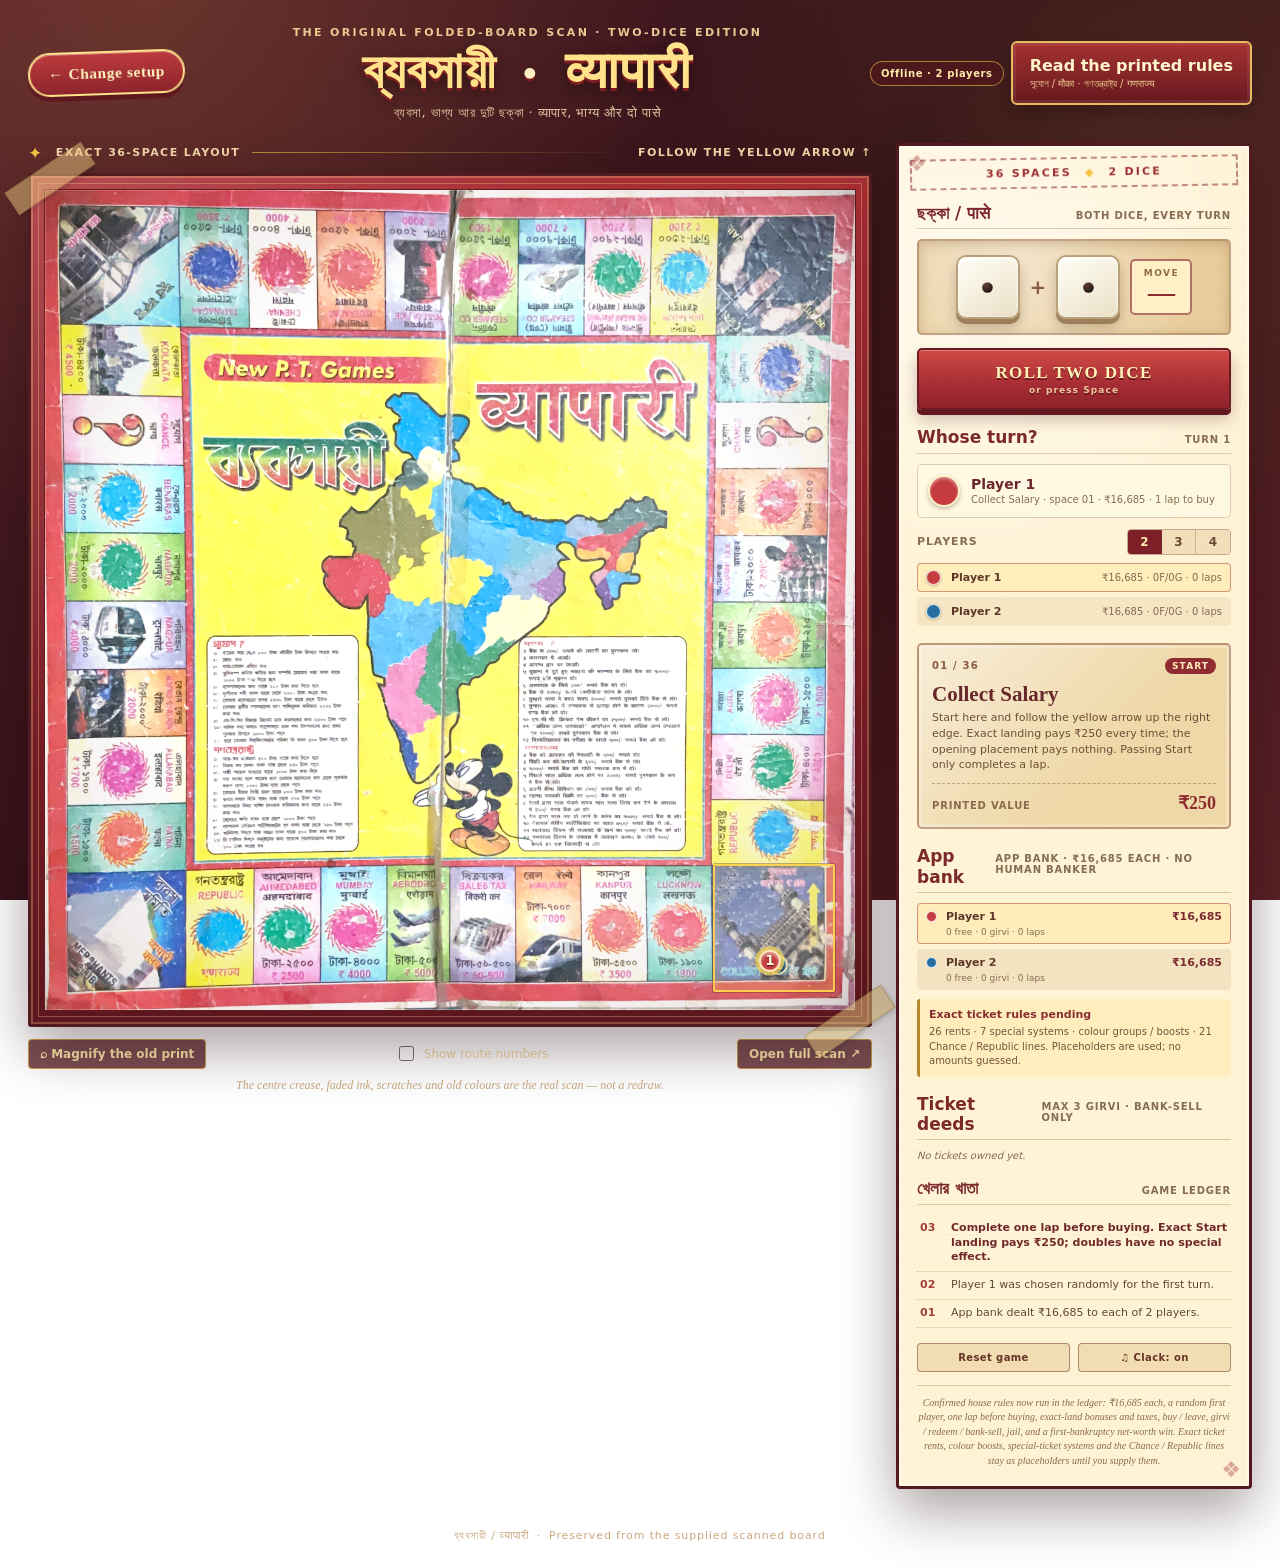
==== commit f2fd04ab: "Implement confirmed Vyapari house rules with pending-data placeholders Co-authored-by: arena-agent <" ====
--- a/board.html
+++ b/board.html
@@ -6,7 +6,7 @@
   <meta name="theme-color" content="#7f1d25">
   <meta name="description" content="Play on the faithful two-dice recreation of the original Vyapari / ব্যবসায়ী board.">
   <title>ব্যবসায়ী · व्यापारी — Board</title>
-  <link rel="stylesheet" href="style.css?v=2">
+  <link rel="stylesheet" href="style.css?v=3">
   <link rel="preload" as="image" href="assets/vyapari-board.jpg">
 </head>
 <body class="board-page">
@@ -72,6 +72,12 @@
 
     <aside class="control-panel" aria-label="Dice and game controls">
       <div class="panel-stamp">36 SPACES <span>◆</span> 2 DICE</div>
+
+      <section class="winner-panel" id="winnerPanel" role="status" aria-live="polite" hidden>
+        <h2 id="winnerTitle">Game over</h2>
+        <div class="winner-body" id="winnerBody"></div>
+      </section>
+
       <div class="online-note" id="onlineNote" hidden>
         <strong>Room preview</strong>
         <span>Share the invite link from the top bar. Real-time cross-device sync will be connected in the next pass.</span>
@@ -133,6 +139,31 @@
         </div>
       </section>
 
+      <section class="bank-section" aria-labelledby="bankHeading">
+        <div class="section-heading compact">
+          <h2 id="bankHeading">App bank</h2>
+          <span id="bankSummary">₹16,685 each · no human banker</span>
+        </div>
+        <div class="bank-list" id="bankList"></div>
+        <div class="pending-note" id="pendingNote"></div>
+      </section>
+
+      <section class="action-section" id="actionSection" aria-live="polite" hidden>
+        <div class="section-heading compact">
+          <h2 id="actionHeading">Your move</h2>
+          <span id="actionHint"></span>
+        </div>
+        <div id="actionBody"></div>
+      </section>
+
+      <section class="deed-section" aria-labelledby="deedHeading">
+        <div class="section-heading compact">
+          <h2 id="deedHeading">Ticket deeds</h2>
+          <span id="deedHint">Active player's tickets</span>
+        </div>
+        <div class="deed-actions" id="deedActions"></div>
+      </section>
+
       <section class="log-section" aria-labelledby="logHeading">
         <div class="section-heading compact">
           <h2 id="logHeading">খেলার খাতা</h2>
@@ -142,10 +173,10 @@
       </section>
 
       <div class="panel-actions">
-        <button type="button" id="resetButton" class="secondary-button">Reset buttons</button>
+        <button type="button" id="resetButton" class="secondary-button">Reset game</button>
         <button type="button" id="soundButton" class="secondary-button" aria-pressed="true">♫ Clack: on</button>
       </div>
-      <p class="prototype-note">Layout, route and two-dice movement are ready. Chance, Republic, rent and tax effects are kept exactly as printed until you confirm the rule text for the next build.</p>
+      <p class="prototype-note">Confirmed house rules now run in the ledger: ₹16,685 each, a random first player, one lap before buying, exact-land bonuses and taxes, buy / leave, girvi / redeem / bank-sell, jail, and a first-bankruptcy net-worth win. Exact ticket rents, colour boosts, special-ticket systems and the Chance / Republic lines stay as placeholders until you supply them.</p>
     </aside>
   </main>
 
@@ -163,7 +194,7 @@
       </div>
       <button type="button" class="dialog-close" data-close="rulesDialog" aria-label="Close rules">×</button>
     </div>
-    <p class="dialog-intro">The left panel is in Bengali and the right panel in Hindi. Both are enlarged from the supplied scan; fold marks and fading have been left visible.</p>
+    <p class="dialog-intro">The left panel is in Bengali and the right panel in Hindi. Both are enlarged from the supplied scan; fold marks and fading have been left visible. The confirmed house rules are applied in the game ledger; the exact numbered lines are still being transcribed.</p>
     <div class="rules-pages">
       <figure>
         <img src="assets/rules-left.jpg" alt="Bengali-language Chance and Republic rule panel from the original board">
@@ -191,6 +222,6 @@
     </div>
   </dialog>
 
-  <script src="game.js?v=2"></script>
+  <script src="game.js?v=4"></script>
 </body>
 </html>
--- a/style.css
+++ b/style.css
@@ -1344,3 +1344,120 @@
   .rules-button { min-width: 0; }
   .online-banner { flex-direction: column; gap: 2px; margin-left: 14px; margin-right: 14px; }
 }
+
+/* Confirmed-rule ledger: bank, deeds, actions and winner */
+[hidden] { display: none !important; }
+
+.bank-section, .action-section, .deed-section { margin-top: 17px; }
+
+.winner-panel {
+  margin-bottom: 15px;
+  padding: 12px 13px;
+  border: 2px solid #6d1c21;
+  border-radius: 5px;
+  background: linear-gradient(180deg, #8f2c31, #5b1b22);
+  color: #fff0bd;
+  box-shadow: inset 0 0 0 2px rgba(255,255,255,.14);
+}
+.winner-panel h2 { margin: 0 0 8px; font-family: var(--display); font-size: 16px; letter-spacing: .03em; }
+.winner-body { display: grid; gap: 4px; }
+.score-row { display: flex; justify-content: space-between; gap: 10px; font-size: 11px; }
+.score-row strong { color: var(--gold-soft); }
+.score-row.out { opacity: .62; text-decoration: line-through; }
+
+.bank-list { display: grid; gap: 5px; }
+.bank-row {
+  padding: 6px 8px;
+  display: grid;
+  grid-template-columns: 12px 1fr auto;
+  align-items: center;
+  gap: 4px 8px;
+  border: 1px solid transparent;
+  border-radius: 4px;
+  background: rgba(228, 202, 159, .4);
+  font-size: 11px;
+}
+.bank-row.active { border-color: rgba(173, 65, 53, .5); background: rgba(255, 235, 180, .82); }
+.bank-row.out { opacity: .6; }
+.bank-row strong { color: #5c3628; }
+.bank-row > span:not(.bank-swatch) { color: #7a2c30; font-weight: 900; white-space: nowrap; }
+.bank-row small { grid-column: 2 / -1; color: var(--muted); font-size: 9px; }
+.bank-swatch { width: 11px; height: 11px; border-radius: 50%; background: var(--player-color); border: 1px solid rgba(255,255,255,.8); }
+
+.pending-note {
+  margin-top: 9px;
+  padding: 8px 9px;
+  border-left: 3px solid #b8862c;
+  border-radius: 3px;
+  background: rgba(255, 235, 180, .7);
+  color: #75543c;
+  font-size: 10px;
+  line-height: 1.45;
+}
+.pending-note strong { display: block; color: #8a2e31; font-size: 11px; }
+.pending-note span { display: block; margin-top: 2px; }
+
+.action-section {
+  padding: 11px;
+  border: 2px solid rgba(167, 45, 52, .55);
+  border-radius: 5px;
+  background: rgba(255, 240, 198, .78);
+}
+.action-section p { margin: 0 0 8px; color: #6d4d37; font-size: 11px; line-height: 1.45; }
+.action-fine { color: #8a5a3d !important; font-size: 10px !important; font-style: italic; }
+.action-buttons, .deed-buttons { display: flex; flex-wrap: wrap; gap: 6px; }
+.mini-button {
+  padding: 6px 9px;
+  border: 1px solid rgba(107, 54, 35, .55);
+  border-radius: 4px;
+  background: #f1dcb4;
+  color: #653427;
+  font-size: 10px;
+  font-weight: 900;
+  white-space: nowrap;
+}
+.mini-button:hover:not(:disabled) { background: #fff0c8; }
+.mini-button.primary { border-color: #6d1c21; background: #a72d34; color: #ffedb9; }
+.mini-button:disabled { cursor: not-allowed; opacity: .48; }
+
+.deed-actions { display: grid; gap: 6px; }
+.deed-row {
+  padding: 7px 8px;
+  display: grid;
+  grid-template-columns: 1fr auto;
+  align-items: center;
+  gap: 8px;
+  border: 1px solid rgba(112, 67, 37, .28);
+  border-radius: 4px;
+  background: rgba(240, 217, 170, .55);
+}
+.deed-row.mortgaged { background: rgba(210, 190, 160, .55); border-style: dashed; }
+.deed-label strong { display: block; color: #5c3628; font-size: 11px; }
+.deed-label small { display: block; color: var(--muted); font-size: 9px; margin-top: 2px; }
+.deed-empty { margin: 0; color: var(--muted); font-size: 10px; font-style: italic; }
+
+.player-card.out, .token.bankrupt { opacity: .42; }
+.token.bankrupt { filter: grayscale(1); }
+
+.square.owned::after {
+  content: '';
+  position: absolute;
+  right: 8%;
+  bottom: 10%;
+  width: 10px;
+  height: 10px;
+  border-radius: 50%;
+  background: var(--owner-color, #c53b3f);
+  border: 1px solid #fff4d6;
+  box-shadow: 0 0 0 1px rgba(58, 33, 24, .55);
+  pointer-events: none;
+}
+.square.mortgaged::after {
+  background: repeating-linear-gradient(45deg, var(--owner-color, #c53b3f) 0 3px, #f6e8c8 3px 5px);
+}
+
+@media (max-width: 620px) {
+  .action-buttons, .deed-buttons { flex-direction: column; }
+  .mini-button { width: 100%; }
+  .deed-row { grid-template-columns: 1fr; }
+}
